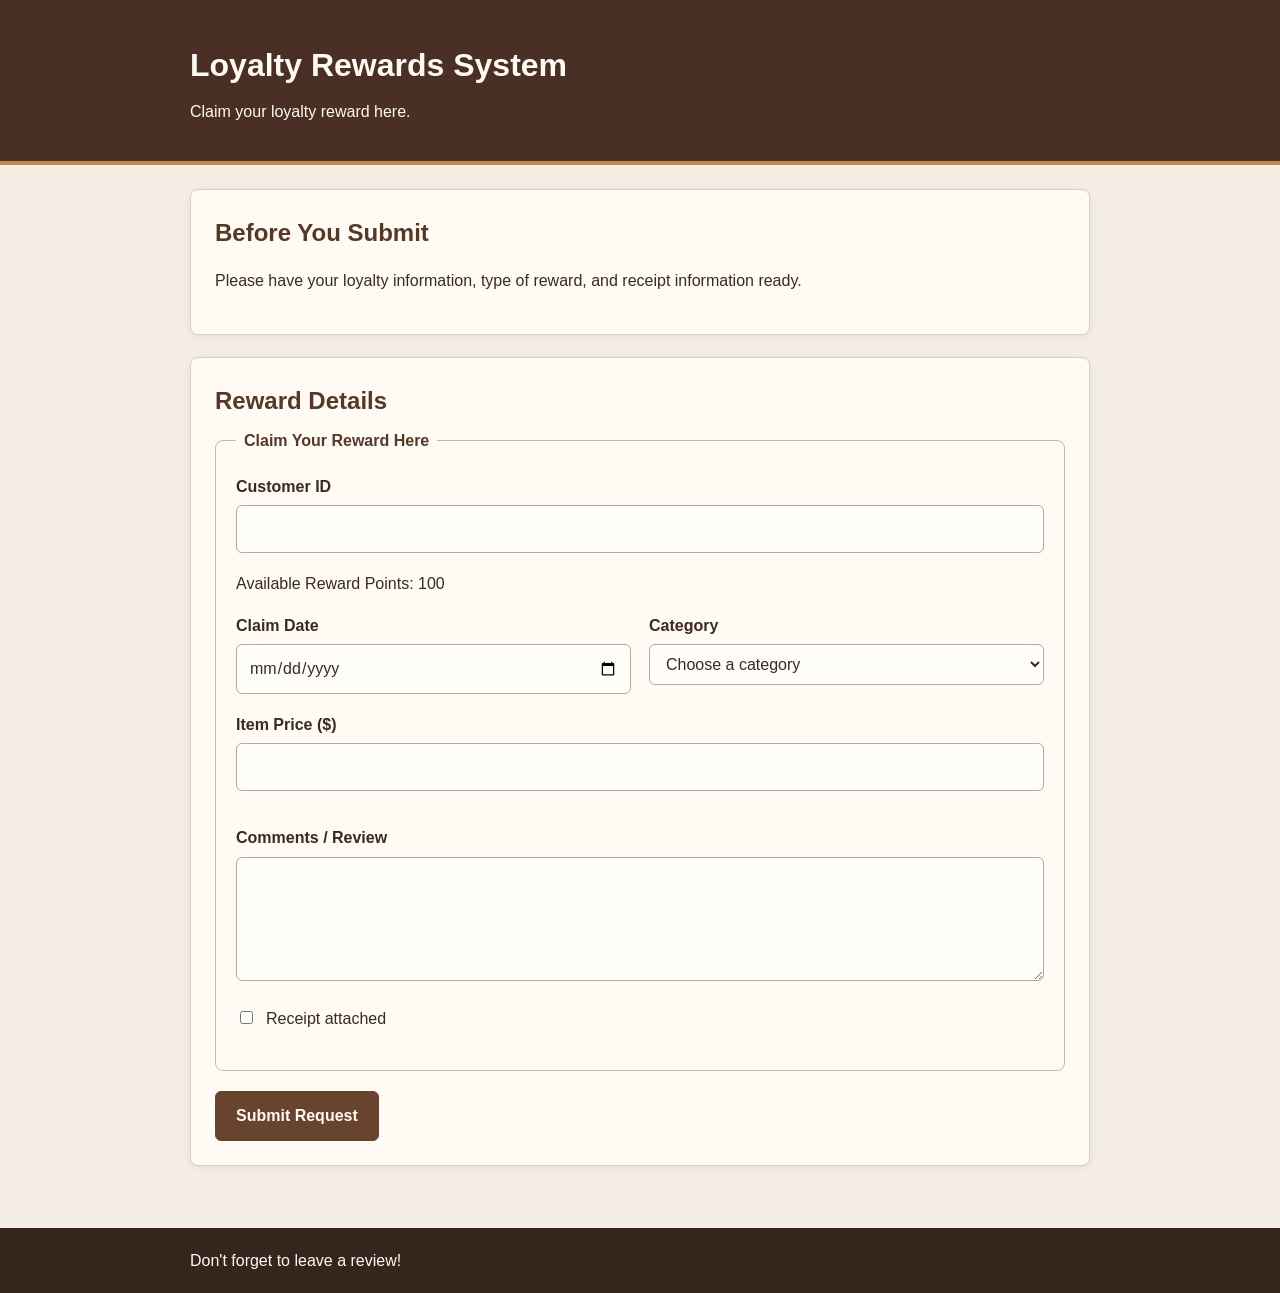
==== src/index.html @ 536dd866 "Changed the name of transaction-form into index.html" ====
<!DOCTYPE html>
<html lang="en">
<head>
  <meta charset="UTF-8">
  <meta name="viewport" content="width=device-width, initial-scale=1.0">
  <title>Loyalty Rewards System</title>
  <link rel="stylesheet" href="styles.css">
  <script src="app.js" defer></script>
</head>

<body>

  <header>
    <h1>Loyalty Rewards System</h1>
    <p>Claim your loyalty reward here.</p>
  </header>

  <main>

    <section>
      <h2>Before You Submit</h2>

      <p>
        Please have your loyalty information, type of reward,
        and receipt information ready.
      </p>
    </section>

    <section>
      <h2>Reward Details</h2>

      <!--
        <form> groups the controls that participate
        in one submission.
      -->
      <form id="rewardForm" method="get">

        <!--
          <fieldset> groups related controls.
          <legend> gives the group a meaningful name.
        -->
        <fieldset>

          <legend>Claim Your Reward Here</legend>

          <!-- =====================================================
               CUSTOMER ID
               ===================================================== -->

          <section class="form-group">
            <label for="customerId">Customer ID</label>

            <input
              class="form-control"
              id="customerId"
              name="customerId"
              type="text"
              required
            >
          </section>

          <p>
            
            Available Reward Points:
            <span id="availablePoints"></span>
          
          </p>

          <!-- =====================================================
               CLAIM DATE AND CATEGORY
               ===================================================== -->

          <section class="form-row">

            <section class="form-group">
              <label for="claimDate">Claim Date</label>

              <input
                class="form-control"
                id="claimDate"
                name="claimDate"
                type="date"
                required
              >
            </section>

            <section class="form-group">
              <label for="category">Category</label>

              <select
                class="form-control"
                id="category"
                name="category"
                required
              >
                <option value="">Choose a category</option>
                <option value="drink">Drink</option>
                <option value="meals">Meals</option>
                <option value="merch">Merch</option>
                <option value="other">Other</option>
              </select>
            </section>

          </section>

          <!-- =====================================================
               REWARD AMOUNT
               ===================================================== -->
          <section class="form-row">

            <section class="form-group">
              <label for="itemPrice">Item Price ($)</label>

              <input
                class="form-control"
                id="itemPrice"
                name="itemPrice"
                type="number"
                required
                min="0.01"
                step="0.01"
              >
            </section>
          
          </section>

          <p id="rewardMessage" aria-live="polite"></p>

          <!-- =====================================================
               COMMENTS / REVIEW
               ===================================================== -->

          <section class="form-group">
            <label for="comments">Comments / Review</label>

            <textarea
              class="form-control"
              id="comments"
              name="comments"
              rows="4"
              required
            ></textarea>
          </section>

          <!-- =====================================================
               RECEIPT CHECKBOX
               ===================================================== -->

          <section class="checkbox-group">
            <input
              id="receiptAttached"
              name="receiptAttached"
              type="checkbox"
              value="yes"
            >

            <label for="receiptAttached">
              Receipt attached
            </label>
          </section>

        </fieldset>

        <button type="submit">
          Submit Request
        </button>

      </form>

    </section>

  </main>

  <footer>
    <p>Don't forget to leave a review!</p>
  </footer>

</body>
</html>
---- src/styles.css ----
/* 
        BASE
*/

* {
  box-sizing: border-box;
}

body {
  margin: 0;
  font-family: Arial, sans-serif;
  line-height: 1.6;
  color: #3b2a20;
  background-color: #f4eee5;
}

/* 
        HEADER
*/

header {
  padding: 36px 0;
  color: #fffaf3;
  background-color: #4a2f24;
  border-bottom: 4px solid #c4874b;
}

header h1 {
  width: 92%;
  max-width: 900px;
  margin: 4px auto 8px;
  font-size: 2rem;
}

header p {
  width: 92%;
  max-width: 900px;
  margin: 0 auto;
}

/* 
        MAIN
*/

main {
  width: 92%;
  max-width: 900px;
  margin: 0 auto;
  padding: 24px 0 40px;
}

main > section {
  margin-bottom: 22px;
  padding: 24px;
  background-color: #fffaf3;
  border: 1px solid #dfd0bd;
  border-radius: 8px;
  box-shadow: 0 2px 8px rgba(74, 47, 36, 0.08);
}

h2 {
  margin-top: 0;
  margin-bottom: 8px;
  color: #563827;
}

/* 
        FORM
*/

fieldset {
  margin: 0 0 20px;
  padding: 20px;
  border: 1px solid #cdb9a2;
  border-radius: 8px;
}

legend {
  padding: 0 8px;
  color: #563827;
  font-weight: 700;
}

/*
  Reusable class for individual form fields.
*/
.form-group {
  margin-bottom: 18px;
}

.form-row {
  display: flex;
  gap: 18px;
}

.form-row .form-group {
  flex: 1;
}

label {
  display: block;
  margin-bottom: 6px;
  font-weight: 700;
}

/*
  Reusable styling for the main form controls.
*/

input,
select,
textarea {
  width: 100%;
  padding: 10px 12px;
  font: inherit;
  color: #3b2a20;
  background-color: #fffdf9;
  border: 1px solid #bda993;
  border-radius: 6px;
}

textarea {
  resize: vertical;
}

/* 
        CHECKBOX
*/

.checkbox-group {
  display: flex;
  align-items: flex-start;
  gap: 10px;
  margin: 4px 0 18px;
}

.checkbox-group input {
  width: auto;
  margin-top: 5px;
}

.checkbox-group label {
  margin: 0;
  font-weight: 400;
}

/* 
        FOCUS
*/

input:focus,
select:focus,
textarea:focus {
  outline: 3px solid rgba(196, 135, 75, 0.28);
  border-color: #805334;
}

button:focus {
  outline: 3px solid rgba(196, 135, 75, 0.45);
  outline-offset: 2px;
}

/* 
        BUTTON
*/

button {
  padding: 11px 20px;
  font: inherit;
  font-weight: 700;
  color: #fffaf3;
  background-color: #68432e;
  border: 1px solid #68432e;
  border-radius: 6px;
  cursor: pointer;
}

button:hover {
  background-color: #4a2f24;
  border-color: #4a2f24;
}

/* 
        FOOTER
*/

footer {
  padding: 20px 0;
  color: #fffaf3;
  background-color: #35251d;
}

footer p {
  width: 92%;
  max-width: 900px;
  margin: 0 auto;
}

/* 
        RESPONSIVE LAYOUT
*/

@media (max-width: 700px) {

  header {
    padding: 28px 0;
  }

  header h1 {
    font-size: 1.6rem;
  }

  main > section {
    padding: 18px;
  }

  .form-row {
    flex-direction: column;
    gap: 0;
  }

  button {
    width: 100%;
  }

}
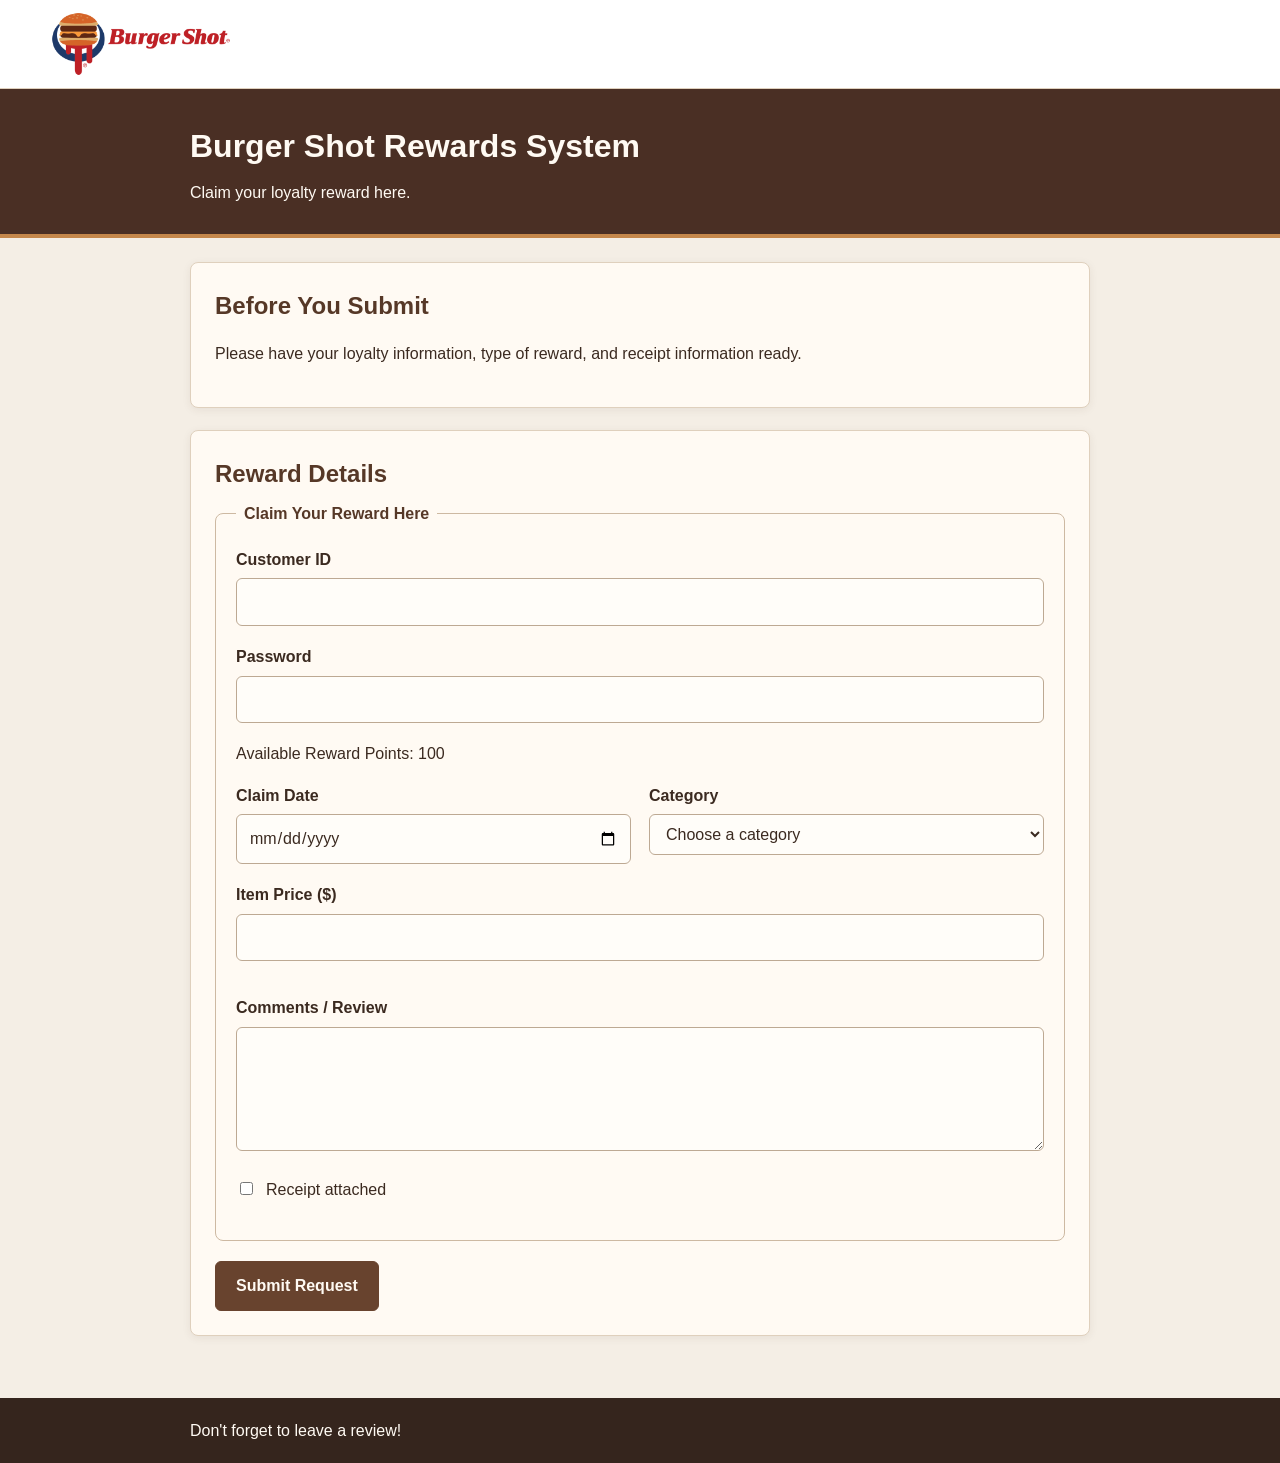
==== commit f77e355d: "Added brand name and logo Reworked Style and Index in order to add in company name and brand logo. I" ====
--- a/src/index.html
+++ b/src/index.html
@@ -3,7 +3,7 @@
 <head>
   <meta charset="UTF-8">
   <meta name="viewport" content="width=device-width, initial-scale=1.0">
-  <title>Loyalty Rewards System</title>
+  <title>Burger Shot Rewards System</title>
   <link rel="stylesheet" href="styles.css">
   <script src="app.js" defer></script>
 </head>
@@ -11,8 +11,22 @@
 <body>
 
   <header>
-    <h1>Loyalty Rewards System</h1>
-    <p>Claim your loyalty reward here.</p>
+
+    <!-- White bar at the very top that holds the logo (top left corner). -->
+    <div class="logo-bar">
+      <img
+        class="logo"
+        src="logo.webp"
+        alt="Burger Shot logo"
+      >
+    </div>
+
+    <!-- Brown area under the logo bar that holds the page title. -->
+    <div class="title-area">
+      <h1>Burger Shot Rewards System</h1>
+      <p>Claim your loyalty reward here.</p>
+    </div>
+
   </header>
 
   <main>
@@ -55,6 +69,22 @@
               id="customerId"
               name="customerId"
               type="text"
+              required
+            >
+          </section>
+
+          <!-- =====================================================
+               PASSWORD
+               ===================================================== -->
+
+          <section class="form-group">
+            <label for="password">Password</label>
+
+            <input
+              class="form-control"
+              id="password"
+              name="password"
+              type="password"
               required
             >
           </section>
--- a/src/styles.css
+++ b/src/styles.css
@@ -19,10 +19,27 @@
 */
 
 header {
-  padding: 36px 0;
   color: #fffaf3;
   background-color: #4a2f24;
   border-bottom: 4px solid #c4874b;
+}
+
+/* Logo white bar. */
+.logo-bar {
+  padding: 12px 4%;
+  background-color: #ffffff;
+  border-bottom: 1px solid #dfd0bd;
+}
+
+/* Logo corner spot. */
+.logo {
+  display: block;
+  height: 64px;
+  width: auto;
+}
+
+.title-area {
+  padding: 28px 0;
 }
 
 header h1 {
@@ -202,8 +219,12 @@
 
 @media (max-width: 700px) {
 
-  header {
-    padding: 28px 0;
+  .logo {
+    height: 48px;
+  }
+
+  .title-area {
+    padding: 22px 0;
   }
 
   header h1 {
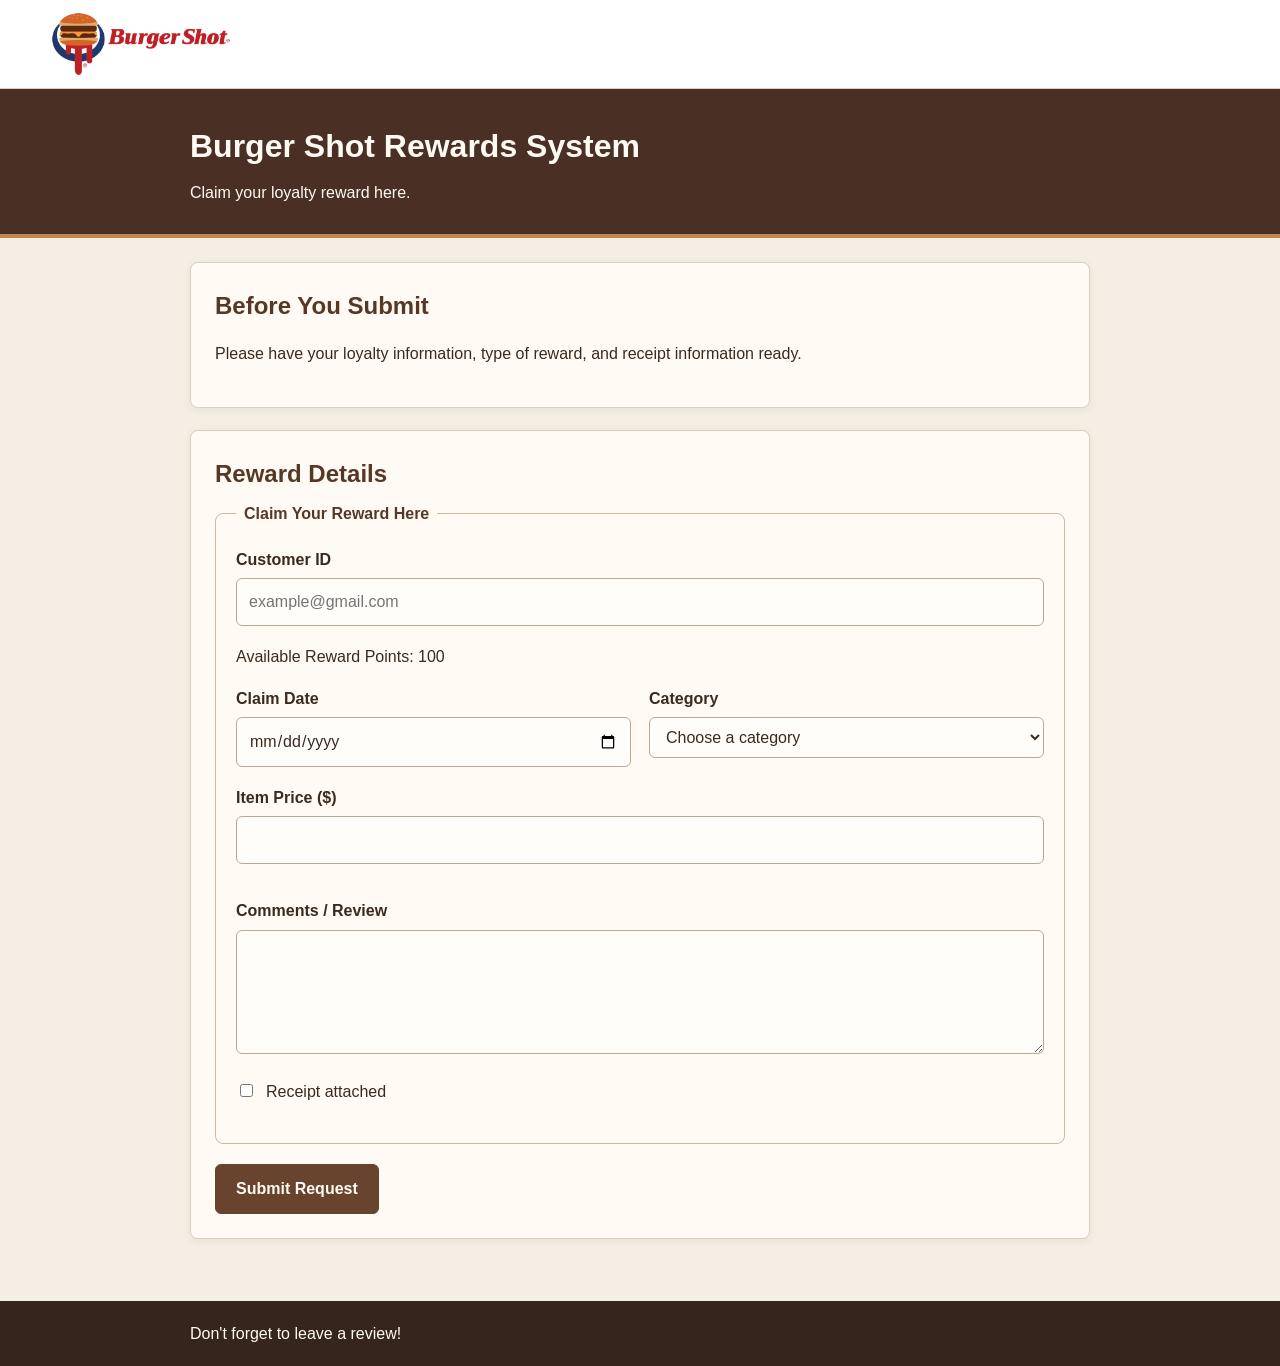
==== commit 63682c9f: "Deleted password requirement and made it so customer id is now for email only" ====
--- a/src/index.html
+++ b/src/index.html
@@ -47,7 +47,7 @@
         <form> groups the controls that participate
         in one submission.
       -->
-      <form id="rewardForm" method="get">
+      <form id="rewardForm" method="post">
 
         <!--
           <fieldset> groups related controls.
@@ -68,23 +68,8 @@
               class="form-control"
               id="customerId"
               name="customerId"
-              type="text"
-              required
-            >
-          </section>
-
-          <!-- =====================================================
-               PASSWORD
-               ===================================================== -->
-
-          <section class="form-group">
-            <label for="password">Password</label>
-
-            <input
-              class="form-control"
-              id="password"
-              name="password"
-              type="password"
+              type="email"
+              placeholder="example@gmail.com"
               required
             >
           </section>
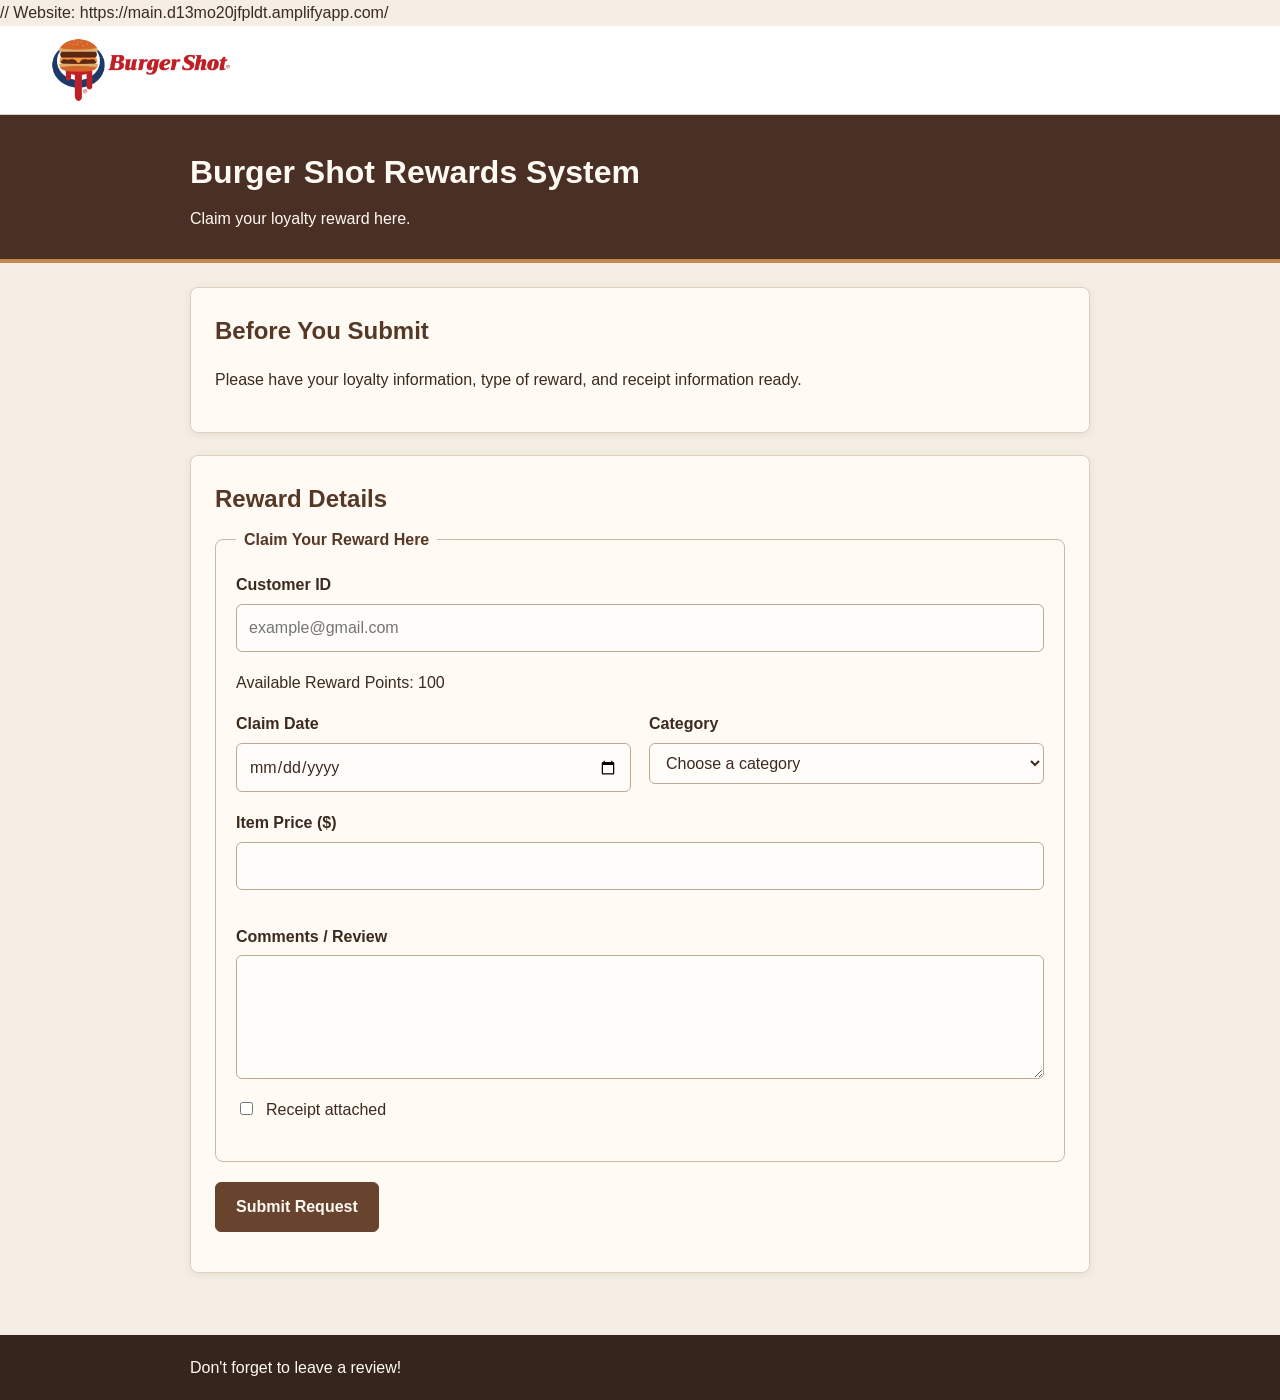
==== commit e29601af: "Added website link in the index, and changed the code so it works with aws. also added zipfiles for " ====
--- a/src/index.html
+++ b/src/index.html
@@ -1,3 +1,4 @@
+// Website: https://main.d13mo20jfpldt.amplifyapp.com/
 <!DOCTYPE html>
 <html lang="en">
 <head>
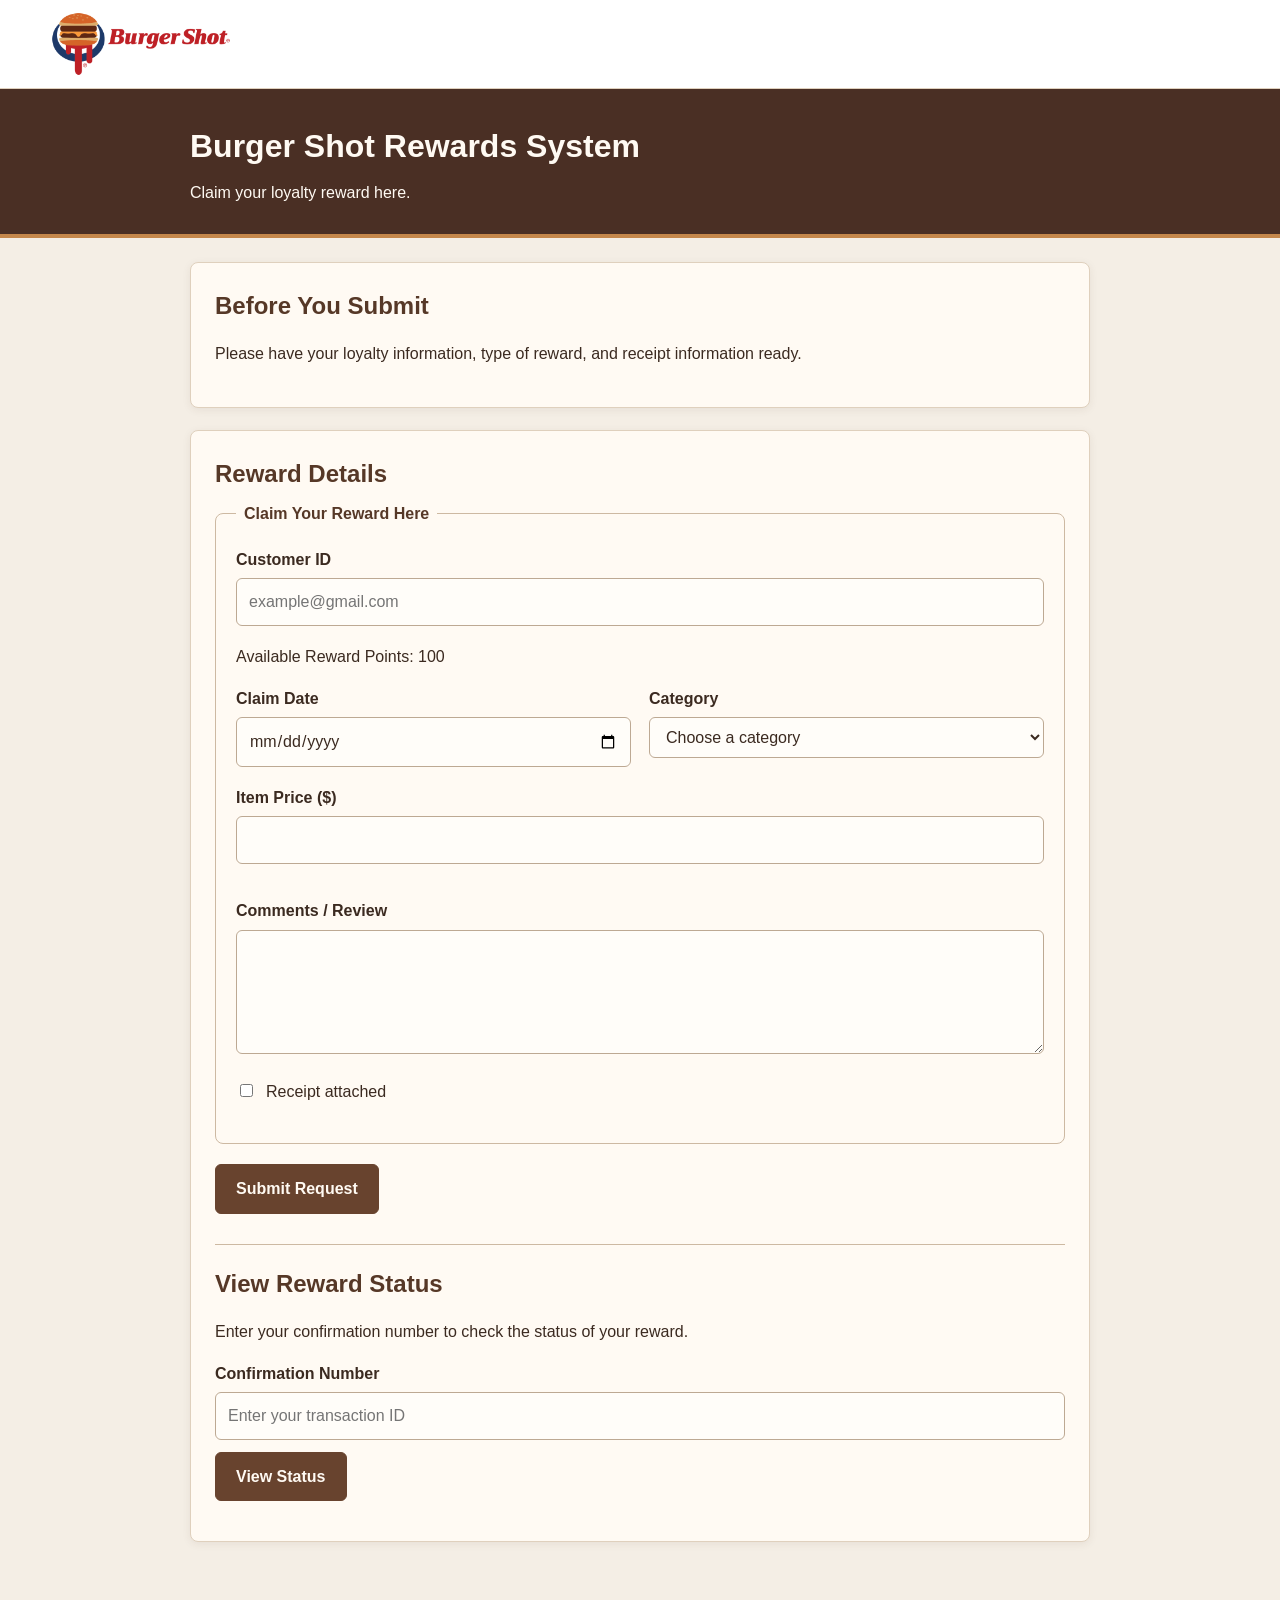
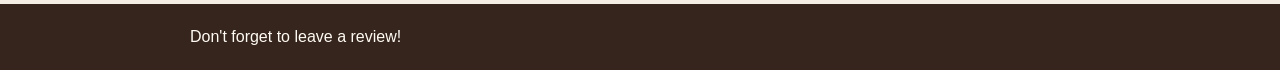
==== commit e5c17d5f: "added what we needed to do for week 11" ====
--- a/src/index.html
+++ b/src/index.html
@@ -1,4 +1,4 @@
-// Website: https://main.d13mo20jfpldt.amplifyapp.com/
+<!-- Website: https://main.d13mo20jfpldt.amplifyapp.com/ -->
 <!DOCTYPE html>
 <html lang="en">
 <head>
@@ -183,6 +183,66 @@
 
       </form>
 
+      <!-- Show a confirmation number after a reward is saved. -->
+<p id="confirmationPanel" hidden>
+    <strong>Confirmation Number:</strong>
+    <code id="confirmationNumber"></code>
+</p>
+
+<!-- Let customers look up their saved reward transaction. -->
+<section class="status-section">
+    <h2>View Reward Status</h2>
+
+    <p>
+        Enter your confirmation number to check
+        the status of your reward.
+    </p>
+
+    <form id="statusLookupForm">
+        <label for="statusTransactionId">
+            Confirmation Number
+        </label>
+
+        <input
+            type="text"
+            id="statusTransactionId"
+            placeholder="Enter your transaction ID"
+            required
+        >
+
+        <button type="submit" id="viewStatusButton">
+            View Status
+        </button>
+    </form>
+
+    <!-- Display the result from DynamoDB. -->
+    <p id="statusMessage" aria-live="polite"></p>
+
+    <div id="statusResult" hidden>
+        <h3>Reward Information</h3>
+
+        <p>
+            <strong>Transaction ID:</strong>
+            <span id="viewedTransactionId"></span>
+        </p>
+
+        <p>
+            <strong>Status:</strong>
+            <span id="viewedStatus"></span>
+        </p>
+
+        <p>
+            <strong>Submitted At:</strong>
+            <span id="viewedSubmittedAt"></span>
+        </p>
+
+        <p>
+            <strong>Points Used:</strong>
+            <span id="viewedPoints"></span>
+        </p>
+    </div>
+    
+</section>
     </section>
 
   </main>
--- a/src/styles.css
+++ b/src/styles.css
@@ -245,3 +245,75 @@
   }
 
 }
+
+/*
+    WEEK 11 - CONFIRMATION NUMBER
+*/
+
+#confirmationPanel {
+    padding: 15px;
+    margin-top: 20px;
+    background-color: #f4eee5;
+    border: 1px solid #cdb9a2;
+    border-radius: 6px;
+    overflow-wrap: anywhere;
+}
+
+/* Keep the confirmation hidden until saving succeeds. */
+#confirmationPanel[hidden] {
+    display: none;
+}
+
+#confirmationNumber {
+    font-weight: bold;
+    color: #563827;
+}
+
+/*
+    WEEK 11 - VIEW REWARD STATUS
+*/
+
+.status-section {
+    margin-top: 30px;
+    padding-top: 20px;
+    border-top: 1px solid #cdb9a2;
+}
+
+#statusLookupForm {
+    margin-top: 15px;
+}
+
+#statusTransactionId {
+    margin-bottom: 12px;
+}
+
+#statusMessage {
+    margin-top: 15px;
+}
+
+/*
+    DISPLAY SAVED TRANSACTION
+*/
+
+#statusResult {
+    margin-top: 20px;
+    padding: 20px;
+    background-color: #f4eee5;
+    border: 1px solid #cdb9a2;
+    border-radius: 6px;
+    overflow-wrap: anywhere;
+}
+
+/* Hide transaction details until a record is found. */
+#statusResult[hidden] {
+    display: none;
+}
+
+#statusResult h3 {
+    margin-top: 0;
+    color: #563827;
+}
+
+#statusResult p {
+    margin-bottom: 10px;
+}
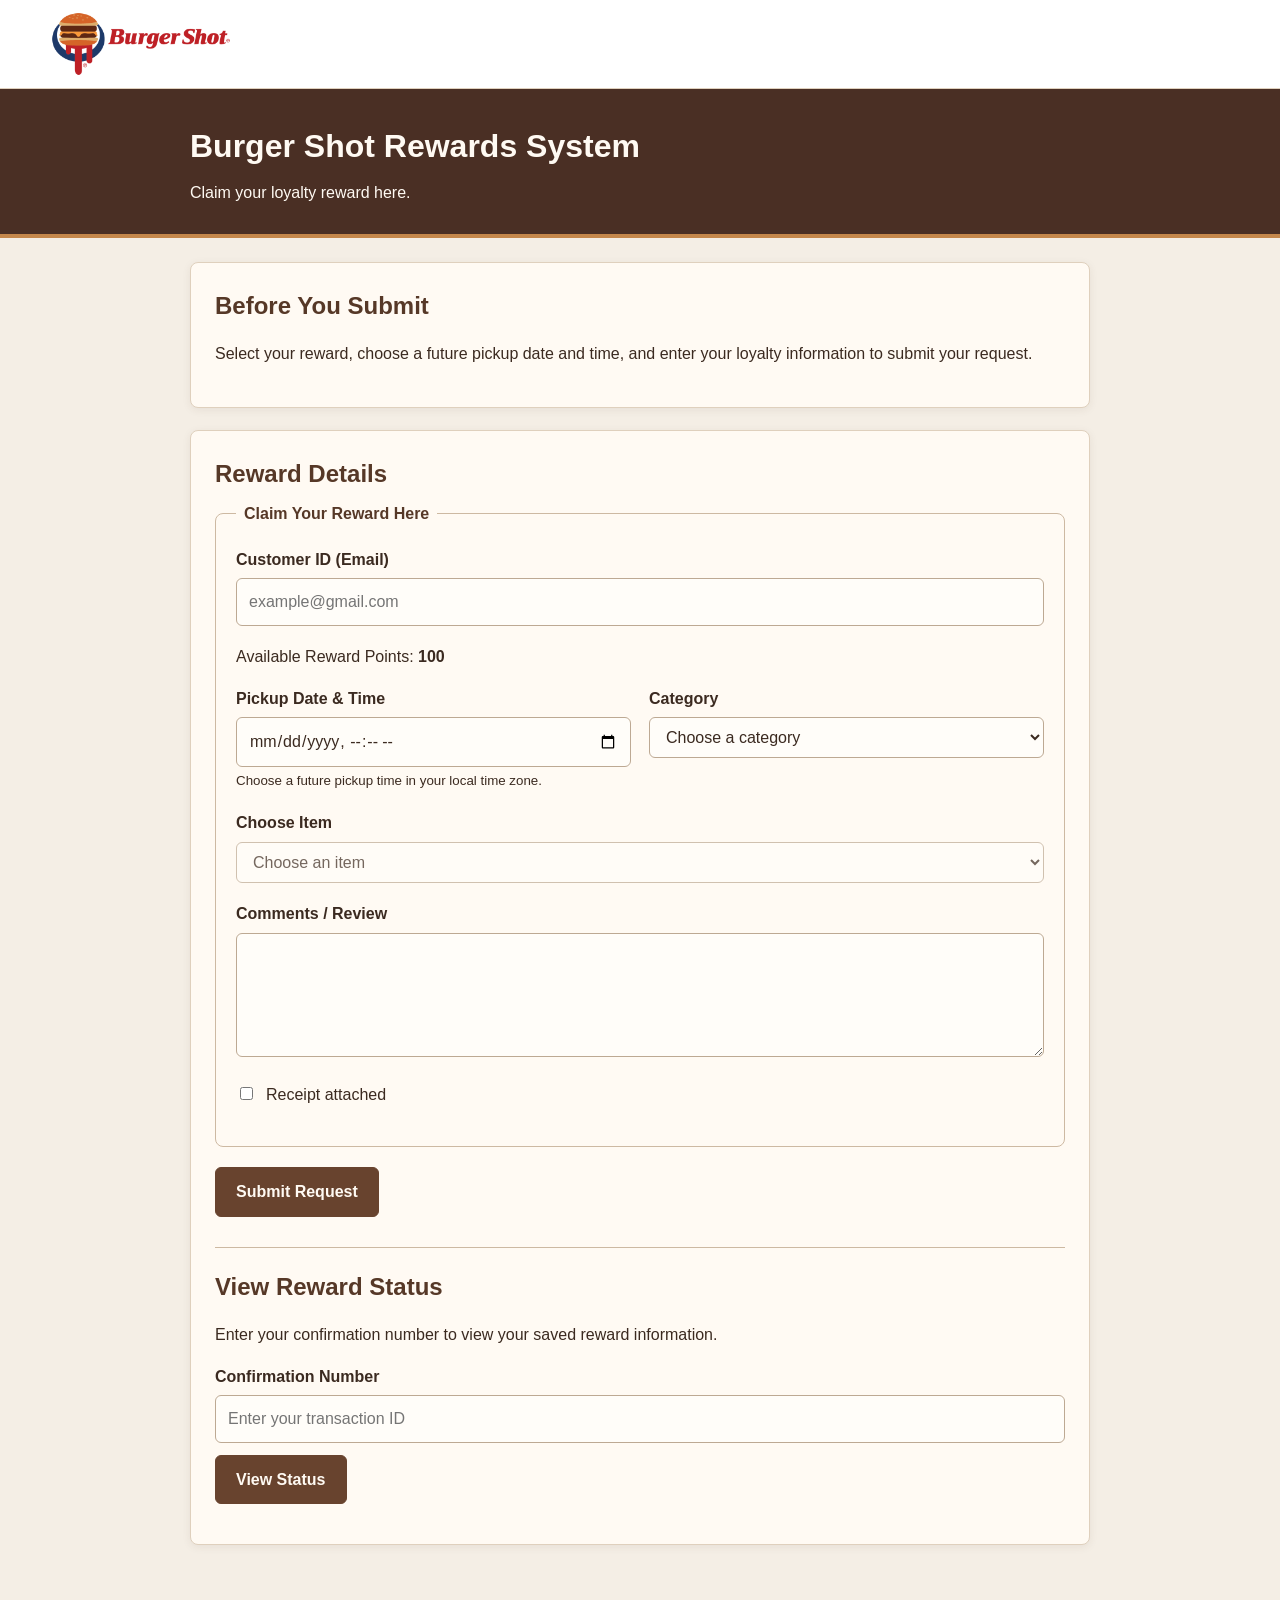
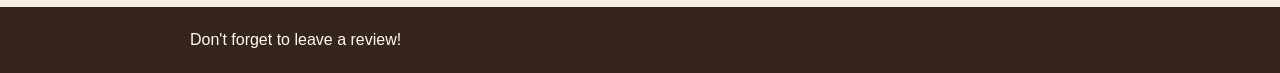
==== commit 85b2a9ba: "changed claim date to pickup date and instead of putting dollar value in, changed it to a list of it" ====
--- a/src/index.html
+++ b/src/index.html
@@ -1,255 +1,385 @@
+
+<!DOCTYPE html>
 <!-- Website: https://main.d13mo20jfpldt.amplifyapp.com/ -->
-<!DOCTYPE html>
+
 <html lang="en">
+
 <head>
-  <meta charset="UTF-8">
-  <meta name="viewport" content="width=device-width, initial-scale=1.0">
-  <title>Burger Shot Rewards System</title>
-  <link rel="stylesheet" href="styles.css">
-  <script src="app.js" defer></script>
+    <meta charset="UTF-8">
+
+    <meta name="viewport"
+          content="width=device-width, initial-scale=1.0">
+
+    <title>Burger Shot Rewards System</title>
+
+    <link rel="stylesheet" href="styles.css">
+
+    <script src="app.js" defer></script>
 </head>
 
 <body>
 
-  <header>
-
-    <!-- White bar at the very top that holds the logo (top left corner). -->
-    <div class="logo-bar">
-      <img
-        class="logo"
-        src="logo.webp"
-        alt="Burger Shot logo"
-      >
-    </div>
-
-    <!-- Brown area under the logo bar that holds the page title. -->
-    <div class="title-area">
-      <h1>Burger Shot Rewards System</h1>
-      <p>Claim your loyalty reward here.</p>
-    </div>
-
-  </header>
-
-  <main>
-
-    <section>
-      <h2>Before You Submit</h2>
-
-      <p>
-        Please have your loyalty information, type of reward,
-        and receipt information ready.
-      </p>
-    </section>
-
-    <section>
-      <h2>Reward Details</h2>
-
-      <!--
-        <form> groups the controls that participate
-        in one submission.
-      -->
-      <form id="rewardForm" method="post">
-
-        <!--
-          <fieldset> groups related controls.
-          <legend> gives the group a meaningful name.
-        -->
-        <fieldset>
-
-          <legend>Claim Your Reward Here</legend>
-
-          <!-- =====================================================
-               CUSTOMER ID
-               ===================================================== -->
-
-          <section class="form-group">
-            <label for="customerId">Customer ID</label>
-
-            <input
-              class="form-control"
-              id="customerId"
-              name="customerId"
-              type="email"
-              placeholder="example@gmail.com"
-              required
+    <!-- =====================================================
+         WEBSITE HEADER
+         ===================================================== -->
+
+    <header>
+
+        <!-- White bar at the top holding the logo. -->
+        <div class="logo-bar">
+            <img
+                class="logo"
+                src="logo.webp"
+                alt="Burger Shot logo"
             >
-          </section>
-
-          <p>
-            
-            Available Reward Points:
-            <span id="availablePoints"></span>
-          
-          </p>
-
-          <!-- =====================================================
-               CLAIM DATE AND CATEGORY
-               ===================================================== -->
-
-          <section class="form-row">
-
-            <section class="form-group">
-              <label for="claimDate">Claim Date</label>
-
-              <input
-                class="form-control"
-                id="claimDate"
-                name="claimDate"
-                type="date"
-                required
-              >
+        </div>
+
+        <!-- Brown area displaying the website title. -->
+        <div class="title-area">
+            <h1>Burger Shot Rewards System</h1>
+            <p>Claim your loyalty reward here.</p>
+        </div>
+
+    </header>
+
+    <main>
+
+        <!-- =====================================================
+             BEFORE YOU SUBMIT
+             ===================================================== -->
+
+        <section>
+
+            <h2>Before You Submit</h2>
+
+            <p>
+                Select your reward, choose a future pickup
+                date and time, and enter your loyalty
+                information to submit your request.
+            </p>
+
+        </section>
+
+        <!-- =====================================================
+             REWARD DETAILS
+             ===================================================== -->
+
+        <section>
+
+            <h2>Reward Details</h2>
+
+            <form id="rewardForm" method="post">
+
+                <fieldset>
+
+                    <legend>Claim Your Reward Here</legend>
+
+                    <!-- =========================================
+                         CUSTOMER ID
+                         ========================================= -->
+
+                    <section class="form-group">
+
+                        <label for="customerId">
+                            Customer ID (Email)
+                        </label>
+
+                        <input
+                            class="form-control"
+                            id="customerId"
+                            name="customerId"
+                            type="email"
+                            placeholder="example@gmail.com"
+                            required
+                        >
+
+                    </section>
+
+                    <!-- =========================================
+                         AVAILABLE REWARD POINTS
+                         ========================================= -->
+
+                    <p>
+                        Available Reward Points:
+                        <strong id="availablePoints"></strong>
+                    </p>
+
+                    <!-- =========================================
+                         PICKUP DATE AND TIME / CATEGORY
+                         ========================================= -->
+
+                    <section class="form-row">
+
+                        <section class="form-group">
+
+                            <label for="pickupDateTime">
+                                Pickup Date &amp; Time
+                            </label>
+
+                            <input
+                                class="form-control"
+                                id="pickupDateTime"
+                                name="pickupDateTime"
+                                type="datetime-local"
+                                step="60"
+                                required
+                            >
+
+                            <small>
+                                Choose a future pickup time
+                                in your local time zone.
+                            </small>
+
+                        </section>
+
+                        <section class="form-group">
+
+                            <label for="category">
+                                Category
+                            </label>
+
+                            <select
+                                class="form-control"
+                                id="category"
+                                name="category"
+                                required
+                            >
+
+                                <option value="">
+                                    Choose a category
+                                </option>
+
+                                <option value="meals">
+                                    Meals
+                                </option>
+
+                                <option value="drink">
+                                    Drinks
+                                </option>
+
+                                <option value="merch">
+                                    Merch
+                                </option>
+
+                            </select>
+
+                        </section>
+
+                    </section>
+
+                    <!-- =========================================
+                         MENU ITEM SELECTION
+                         ========================================= -->
+
+                    <section class="form-group">
+
+                        <label for="rewardItem">
+                            Choose Item
+                        </label>
+
+                        <select
+                            class="form-control"
+                            id="rewardItem"
+                            name="rewardItem"
+                            required
+                            disabled
+                        >
+
+                            <option value="">
+                                Choose a category first
+                            </option>
+
+                        </select>
+
+                    </section>
+
+                    <!-- =========================================
+                         AUTOMATIC PRICE AND POINTS
+                         ========================================= -->
+
+                    <p
+                        id="selectedPrice"
+                        aria-live="polite"
+                    ></p>
+
+                    <!-- =========================================
+                         COMMENTS / REVIEW
+                         ========================================= -->
+
+                    <section class="form-group">
+
+                        <label for="comments">
+                            Comments / Review
+                        </label>
+
+                        <textarea
+                            class="form-control"
+                            id="comments"
+                            name="comments"
+                            rows="4"
+                            required
+                        ></textarea>
+
+                    </section>
+
+                    <!-- =========================================
+                         RECEIPT CHECKBOX
+                         ========================================= -->
+
+                    <section class="checkbox-group">
+
+                        <input
+                            id="receiptAttached"
+                            name="receiptAttached"
+                            type="checkbox"
+                            value="yes"
+                        >
+
+                        <label for="receiptAttached">
+                            Receipt attached
+                        </label>
+
+                    </section>
+
+                </fieldset>
+
+                <!-- =========================================
+                     SUBMIT REWARD
+                     ========================================= -->
+
+                <button
+                    id="submitRewardButton"
+                    type="submit"
+                >
+                    Submit Request
+                </button>
+
+                <!-- Display approval or rejection messages. -->
+                <p
+                    id="rewardMessage"
+                    aria-live="polite"
+                ></p>
+
+            </form>
+
+            <!-- =============================================
+                 CONFIRMATION NUMBER
+                 ============================================= -->
+
+            <!-- Only shown after DynamoDB saves a reward. -->
+            <div id="confirmationPanel" hidden>
+
+                <strong>Confirmation Number:</strong>
+
+                <code id="confirmationNumber"></code>
+
+                <p>
+                    Your reward request has been saved.
+                    Keep this number to check its status.
+                </p>
+
+            </div>
+
+            <!-- =============================================
+                 VIEW REWARD STATUS
+                 ============================================= -->
+
+            <section class="status-section">
+
+                <h2>View Reward Status</h2>
+
+                <p>
+                    Enter your confirmation number to
+                    view your saved reward information.
+                </p>
+
+                <form id="statusLookupForm">
+
+                    <label for="statusTransactionId">
+                        Confirmation Number
+                    </label>
+
+                    <input
+                        class="form-control"
+                        type="text"
+                        id="statusTransactionId"
+                        placeholder="Enter your transaction ID"
+                        required
+                    >
+
+                    <button
+                        type="submit"
+                        id="viewStatusButton"
+                    >
+                        View Status
+                    </button>
+
+                </form>
+
+                <!-- Lookup response message. -->
+                <p
+                    id="statusMessage"
+                    aria-live="polite"
+                ></p>
+
+                <!-- =========================================
+                     SAVED TRANSACTION DETAILS
+                     ========================================= -->
+
+                <div id="statusResult" hidden>
+
+                    <h3>Reward Information</h3>
+
+                    <p>
+                        <strong>Transaction ID:</strong>
+                        <span id="viewedTransactionId"></span>
+                    </p>
+
+                    <p>
+                        <strong>Status:</strong>
+                        <span id="viewedStatus"></span>
+                    </p>
+
+                    <p>
+                        <strong>Item:</strong>
+                        <span id="viewedItem"></span>
+                    </p>
+
+                    <p>
+                        <strong>Item Price:</strong>
+                        <span id="viewedPrice"></span>
+                    </p>
+
+                    <p>
+                        <strong>Pickup Date &amp; Time:</strong>
+                        <span id="viewedPickup"></span>
+                    </p>
+
+                    <p>
+                        <strong>Submitted At:</strong>
+                        <span id="viewedSubmittedAt"></span>
+                    </p>
+
+                    <p>
+                        <strong>Points Used:</strong>
+                        <span id="viewedPoints"></span>
+                    </p>
+
+                </div>
+
             </section>
 
-            <section class="form-group">
-              <label for="category">Category</label>
-
-              <select
-                class="form-control"
-                id="category"
-                name="category"
-                required
-              >
-                <option value="">Choose a category</option>
-                <option value="drink">Drink</option>
-                <option value="meals">Meals</option>
-                <option value="merch">Merch</option>
-                <option value="other">Other</option>
-              </select>
-            </section>
-
-          </section>
-
-          <!-- =====================================================
-               REWARD AMOUNT
-               ===================================================== -->
-          <section class="form-row">
-
-            <section class="form-group">
-              <label for="itemPrice">Item Price ($)</label>
-
-              <input
-                class="form-control"
-                id="itemPrice"
-                name="itemPrice"
-                type="number"
-                required
-                min="0.01"
-                step="0.01"
-              >
-            </section>
-          
-          </section>
-
-          <p id="rewardMessage" aria-live="polite"></p>
-
-          <!-- =====================================================
-               COMMENTS / REVIEW
-               ===================================================== -->
-
-          <section class="form-group">
-            <label for="comments">Comments / Review</label>
-
-            <textarea
-              class="form-control"
-              id="comments"
-              name="comments"
-              rows="4"
-              required
-            ></textarea>
-          </section>
-
-          <!-- =====================================================
-               RECEIPT CHECKBOX
-               ===================================================== -->
-
-          <section class="checkbox-group">
-            <input
-              id="receiptAttached"
-              name="receiptAttached"
-              type="checkbox"
-              value="yes"
-            >
-
-            <label for="receiptAttached">
-              Receipt attached
-            </label>
-          </section>
-
-        </fieldset>
-
-        <button type="submit">
-          Submit Request
-        </button>
-
-      </form>
-
-      <!-- Show a confirmation number after a reward is saved. -->
-<p id="confirmationPanel" hidden>
-    <strong>Confirmation Number:</strong>
-    <code id="confirmationNumber"></code>
-</p>
-
-<!-- Let customers look up their saved reward transaction. -->
-<section class="status-section">
-    <h2>View Reward Status</h2>
-
-    <p>
-        Enter your confirmation number to check
-        the status of your reward.
-    </p>
-
-    <form id="statusLookupForm">
-        <label for="statusTransactionId">
-            Confirmation Number
-        </label>
-
-        <input
-            type="text"
-            id="statusTransactionId"
-            placeholder="Enter your transaction ID"
-            required
-        >
-
-        <button type="submit" id="viewStatusButton">
-            View Status
-        </button>
-    </form>
-
-    <!-- Display the result from DynamoDB. -->
-    <p id="statusMessage" aria-live="polite"></p>
-
-    <div id="statusResult" hidden>
-        <h3>Reward Information</h3>
-
-        <p>
-            <strong>Transaction ID:</strong>
-            <span id="viewedTransactionId"></span>
-        </p>
-
-        <p>
-            <strong>Status:</strong>
-            <span id="viewedStatus"></span>
-        </p>
-
-        <p>
-            <strong>Submitted At:</strong>
-            <span id="viewedSubmittedAt"></span>
-        </p>
-
-        <p>
-            <strong>Points Used:</strong>
-            <span id="viewedPoints"></span>
-        </p>
-    </div>
-    
-</section>
-    </section>
-
-  </main>
-
-  <footer>
-    <p>Don't forget to leave a review!</p>
-  </footer>
+        </section>
+
+    </main>
+
+    <!-- =====================================================
+         FOOTER
+         ===================================================== -->
+
+    <footer>
+        <p>Don't forget to leave a review!</p>
+    </footer>
 
 </body>
-</html>+</html>
